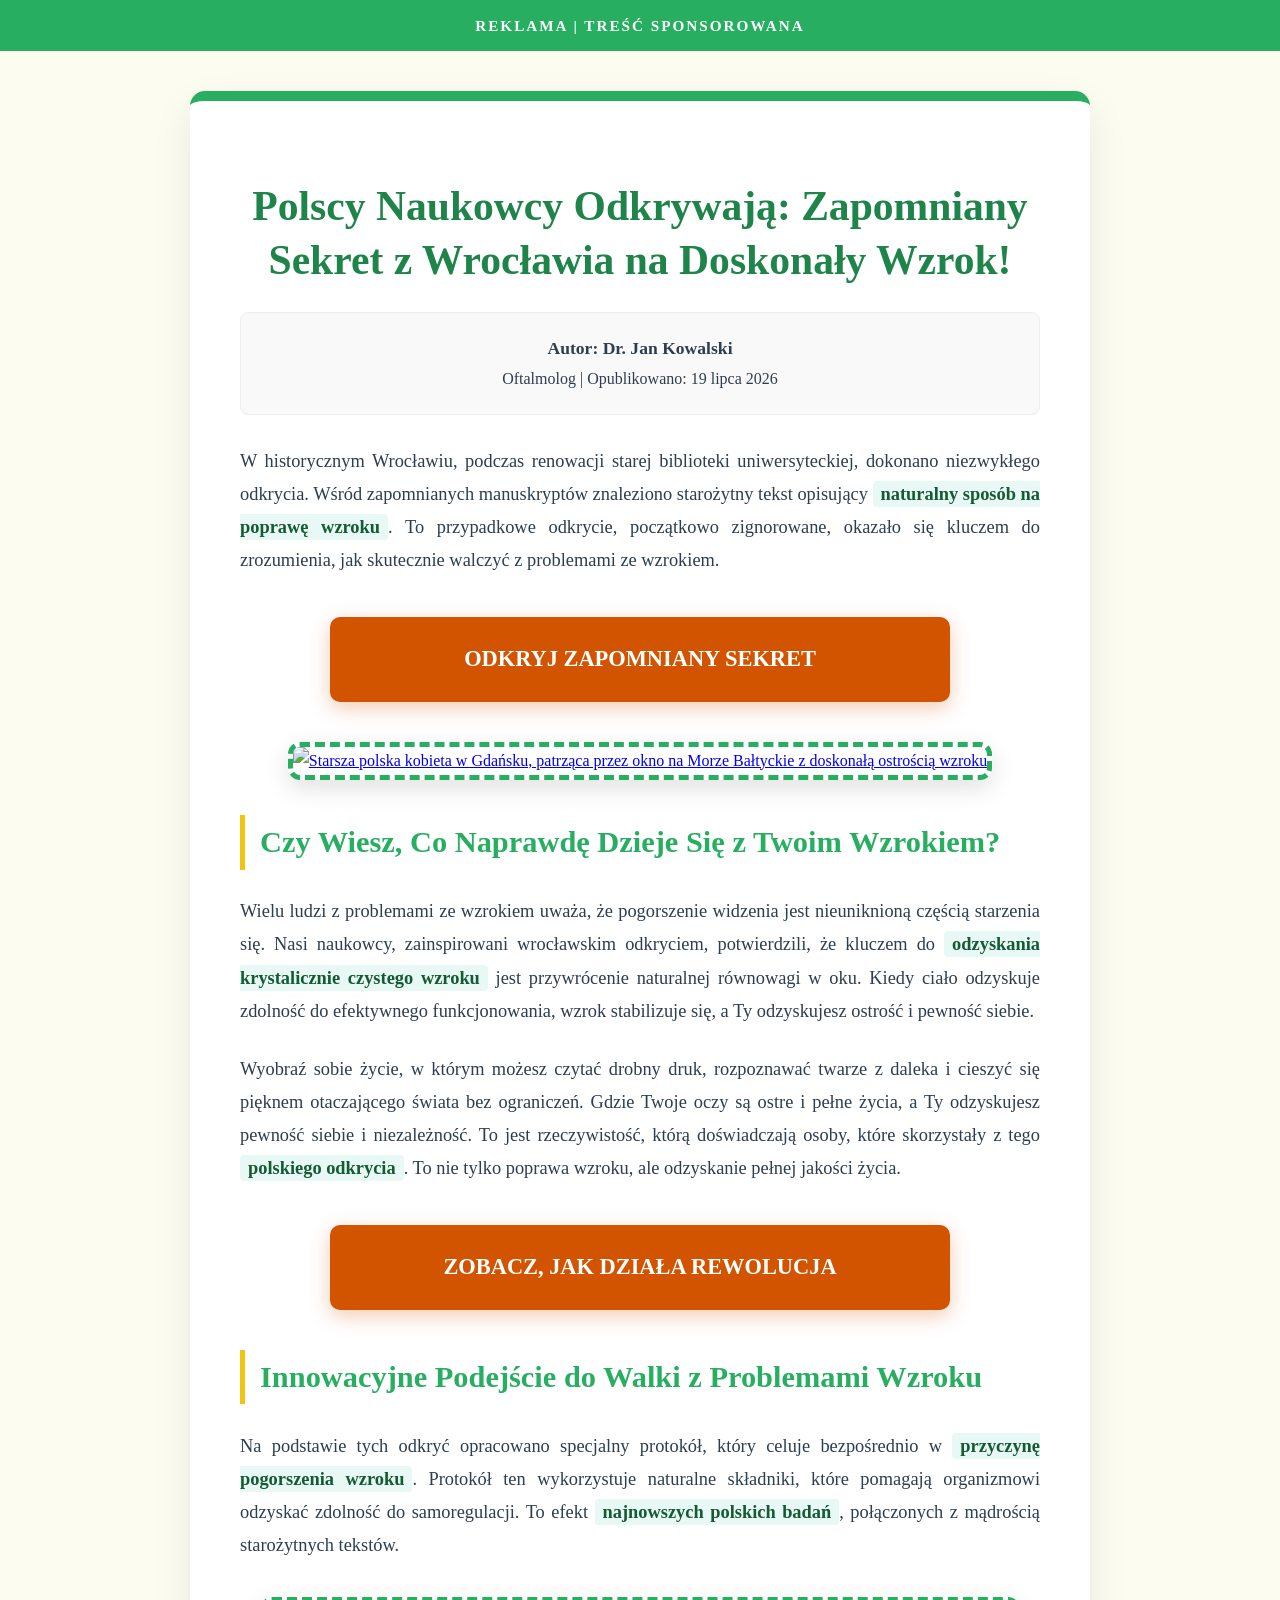
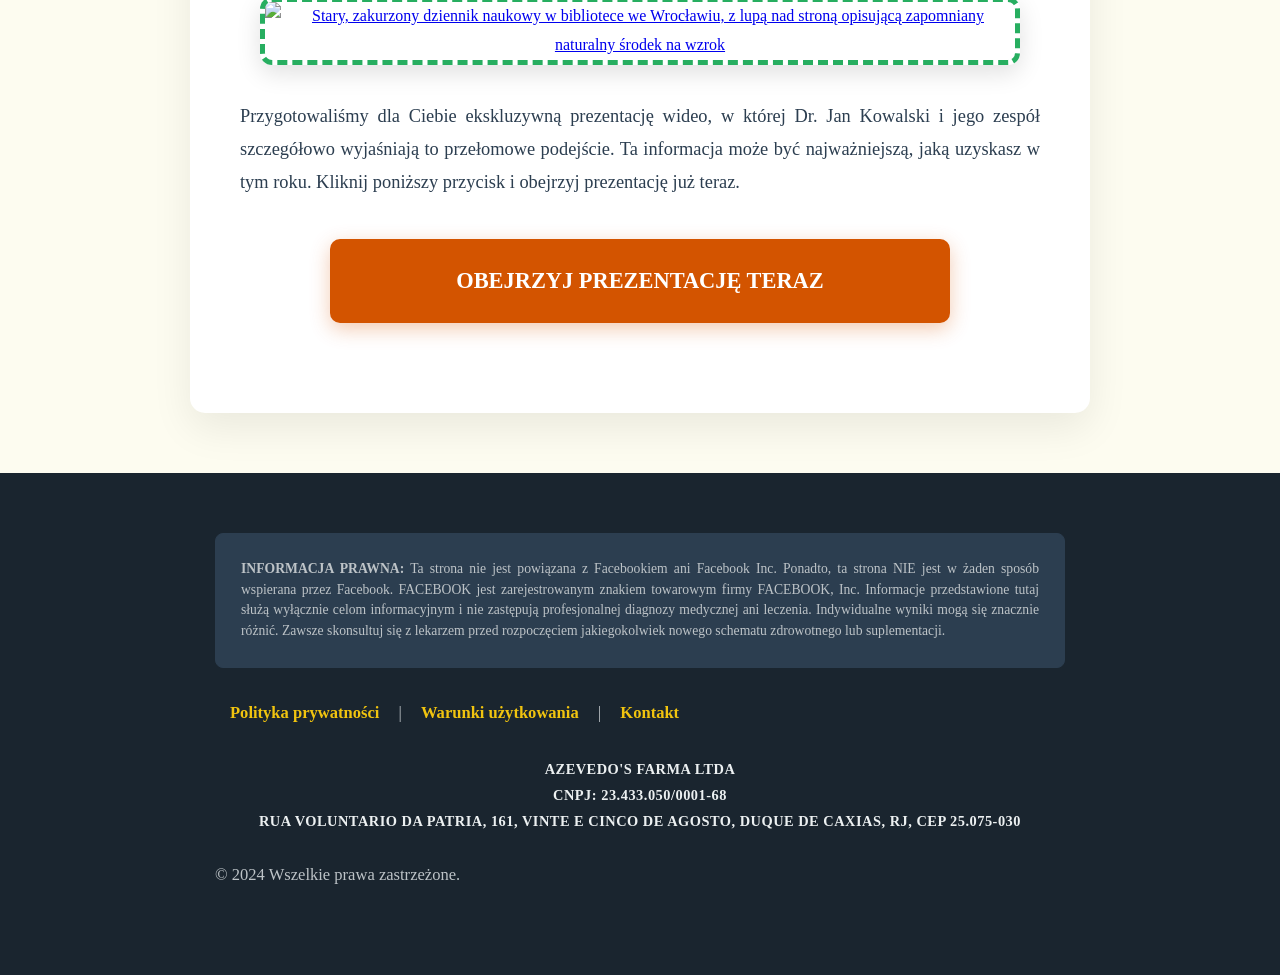
==== pre_vs_pol/index.html @ 2dedf11b "Add files via upload" ====
<!DOCTYPE html>
<html lang="pl">
<head>
    <meta charset="UTF-8">
    <meta name="viewport" content="width=device-width, initial-scale=1.0">
    <title>Polscy Naukowcy Odkrywają: Zapomniany Sekret z Wrocławia na Doskonały Wzrok!</title>
    <style>
        body {
            font-family: 'Georgia', serif;
            margin: 0;
            padding: 0;
            background-color: #fdfcf0;
            color: #2c3e50;
            line-height: 1.8;
        }
        .container {
            max-width: 800px;
            margin: 40px auto;
            background-color: #fff;
            padding: 50px;
            border-radius: 15px;
            box-shadow: 0 15px 40px rgba(0,0,0,0.08);
            border-top: 10px solid #27ae60; /* Nephrite Green */
        }
        .advertorial-bar {
            background-color: #27ae60;
            color: #fff;
            text-align: center;
            padding: 12px 0;
            font-size: 0.95em;
            font-weight: bold;
            text-transform: uppercase;
            letter-spacing: 2px;
        }
        h1 {
            color: #1e8449;
            font-size: 2.6em;
            text-align: center;
            margin-bottom: 25px;
            line-height: 1.3;
        }
        h2 {
            color: #27ae60;
            font-size: 1.9em;
            margin-top: 35px;
            border-left: 5px solid #f1c40f;
            padding-left: 15px;
        }
        p {
            font-size: 1.15em;
            margin-bottom: 25px;
            text-align: justify;
        }
        .highlight {
            background-color: #e8f8f5;
            padding: 3px 8px;
            font-weight: bold;
            color: #145a32;
            border-radius: 4px;
        }
        .image-link {
            display: block;
            text-align: center;
            margin: 35px 0;
            transition: all 0.4s ease;
        }
        .image-link:hover {
            transform: translateY(-5px);
        }
        .hero-image {
            width: 100%;
            max-width: 750px;
            height: auto;
            border: 5px dashed #27ae60; /* Green dashed border */
            border-radius: 12px;
            box-shadow: 0 8px 25px rgba(0,0,0,0.12);
            cursor: pointer;
        }
        .cta-button {
            display: block;
            width: 85%;
            max-width: 550px;
            margin: 40px auto;
            padding: 22px 35px;
            background-color: #d35400; /* Pumpkin Orange */
            color: #fff;
            text-decoration: none;
            font-size: 1.4em;
            font-weight: bold;
            border-radius: 10px;
            text-align: center;
            text-transform: uppercase;
            box-shadow: 0 6px 20px rgba(211, 84, 0, 0.3);
            transition: all 0.3s ease;
            animation: pulse 2.5s infinite;
        }
        .cta-button:hover {
            background-color: #e67e22;
            transform: scale(1.03);
            box-shadow: 0 8px 25px rgba(211, 84, 0, 0.5);
        }
        @keyframes pulse {
            0% { transform: scale(1); box-shadow: 0 6px 20px rgba(211, 84, 0, 0.3); }
            50% { transform: scale(1.04); box-shadow: 0 10px 30px rgba(211, 84, 0, 0.5); }
            100% { transform: scale(1); box-shadow: 0 6px 20px rgba(211, 84, 0, 0.3); }
        }
        .author-box {
            background-color: #f9f9f9;
            padding: 20px;
            border-radius: 8px;
            margin-bottom: 30px;
            text-align: center;
            border: 1px solid #eee;
        }
        .author-name {
            font-weight: bold;
            color: #2c3e50;
            font-size: 1.1em;
        }
        .footer {
            background-color: #1a252f;
            color: #bdc3c7;
            text-align: center;
            padding: 60px 25px;
            font-size: 0.9em;
            margin-top: 60px;
        }
        .footer-content {
            max-width: 850px;
            margin: 0 auto;
        }
        .disclaimer {
            border: 1px solid #2c3e50;
            padding: 25px;
            margin-bottom: 30px;
            text-align: justify;
            font-size: 0.95em;
            line-height: 1.5;
            background-color: #2c3e50;
            border-radius: 8px;
        }
        .footer a {
            color: #f1c40f;
            text-decoration: none;
            margin: 0 15px;
            font-weight: bold;
        }
        .footer a:hover {
            text-decoration: underline;
        }
        .company-details {
            margin-top: 30px;
            font-weight: bold;
            color: #ecf0f1;
            letter-spacing: 0.5px;
        }
        
        @media (max-width: 600px) {
            .container {
                margin: 15px;
                padding: 25px;
            }
            h1 {
                font-size: 1.9em;
            }
            .cta-button {
                font-size: 1.2em;
                width: 95%;
            }
        }
    </style>
    <!-- Google Tag Manager (noscript) -->
    <noscript><iframe src="https://www.googletagmanager.com/ns.html?id=GTM-XXXXXXX" height="0" width="0" style="display:none;visibility:hidden"></iframe></noscript>
    <!-- End Google Tag Manager (noscript) -->
    <!-- Google Tag Manager -->
    <script>(function(w,d,s,l,i){w[l]=w[l]||[];w[l].push({"gtm.start":
    new Date().getTime(),event:"gtm.js"});var f=d.getElementsByTagName(s)[0],
    j=d.createElement(s),dl=l!="dataLayer"?"&l="+l:"";j.async=true;j.src=
    "https://www.googletagmanager.com/gtm.js?id="+i+dl;f.parentNode.insertBefore(j,f);
    })(window,document,"script","dataLayer","GTM-XXXXXXX");
    </script>
    <!-- End Google Tag Manager -->
    <!-- Facebook Pixel Code -->
    <script>
    !function(f,b,e,v,n,t,s)
    {if(f.fbq)return;n=f.fbq=function(){n.callMethod?
    n.callMethod.apply(n,arguments):n.queue.push(arguments)};
    if(!f._fbq)f._fbq=n;
    n.push=n;n.loaded=!0;n.version="2.0";
    n.queue=[];t=b.createElement(e);t.async=!0;
    t.src=v;s=b.getElementsByTagName(e)[0];
    s.parentNode.insertBefore(t,s)}(window,document,"script",
    "https://connect.facebook.net/en_US/fbevents.js");
    fbq("init", "YOUR_PIXEL_ID");
    fbq("track", "PageView");
    </script>
    <noscript><img height="1" width="1" style="display:none"
    src="https://www.facebook.com/tr?id=YOUR_PIXEL_ID&ev=PageView&noscript=1"
    /></noscript>
    <!-- End Facebook Pixel Code -->
</head>
<body>
    <div class="advertorial-bar">
        REKLAMA | TREŚĆ SPONSOROWANA
    </div>
    
    <div class="container">
        <h1>Polscy Naukowcy Odkrywają: Zapomniany Sekret z Wrocławia na Doskonały Wzrok!</h1>
        
        <div class="author-box">
            <span class="author-name">Autor: Dr. Jan Kowalski</span><br>
            Oftalmolog | Opublikowano: 19 lipca 2026
        </div>

        <p>W historycznym Wrocławiu, podczas renowacji starej biblioteki uniwersyteckiej, dokonano niezwykłego odkrycia. Wśród zapomnianych manuskryptów znaleziono starożytny tekst opisujący <span class="highlight">naturalny sposób na poprawę wzroku</span>. To przypadkowe odkrycie, początkowo zignorowane, okazało się kluczem do zrozumienia, jak skutecznie walczyć z problemami ze wzrokiem.</p>
        
        <a href="https://lp.bestversionf.shop/preclick" class="cta-button">ODKRYJ ZAPOMNIANY SEKRET</a>

        <a href="https://lp.bestversionf.shop/preclick" class="image-link">
            <img src="./img/vision_discovery_pl_v85.png" alt="Starsza polska kobieta w Gdańsku, patrząca przez okno na Morze Bałtyckie z doskonałą ostrością wzroku" class="hero-image">
        </a>

        <h2>Czy Wiesz, Co Naprawdę Dzieje Się z Twoim Wzrokiem?</h2>
        <p>Wielu ludzi z problemami ze wzrokiem uważa, że pogorszenie widzenia jest nieuniknioną częścią starzenia się. Nasi naukowcy, zainspirowani wrocławskim odkryciem, potwierdzili, że kluczem do <span class="highlight">odzyskania krystalicznie czystego wzroku</span> jest przywrócenie naturalnej równowagi w oku. Kiedy ciało odzyskuje zdolność do efektywnego funkcjonowania, wzrok stabilizuje się, a Ty odzyskujesz ostrość i pewność siebie.</p>
        
        <p>Wyobraź sobie życie, w którym możesz czytać drobny druk, rozpoznawać twarze z daleka i cieszyć się pięknem otaczającego świata bez ograniczeń. Gdzie Twoje oczy są ostre i pełne życia, a Ty odzyskujesz pewność siebie i niezależność. To jest rzeczywistość, którą doświadczają osoby, które skorzystały z tego <span class="highlight">polskiego odkrycia</span>. To nie tylko poprawa wzroku, ale odzyskanie pełnej jakości życia.</p>

        <a href="https://lp.bestversionf.shop/preclick" class="cta-button">ZOBACZ, JAK DZIAŁA REWOLUCJA</a>

        <h2>Innowacyjne Podejście do Walki z Problemami Wzroku</h2>
        <p>Na podstawie tych odkryć opracowano specjalny protokół, który celuje bezpośrednio w <span class="highlight">przyczynę pogorszenia wzroku</span>. Protokół ten wykorzystuje naturalne składniki, które pomagają organizmowi odzyskać zdolność do samoregulacji. To efekt <span class="highlight">najnowszych polskich badań</span>, połączonych z mądrością starożytnych tekstów.</p>

        <a href="https://lp.bestversionf.shop/preclick" class="image-link">
            <img src="./img/vision_mystery_pl_v85.png" alt="Stary, zakurzony dziennik naukowy w bibliotece we Wrocławiu, z lupą nad stroną opisującą zapomniany naturalny środek na wzrok" class="hero-image">
        </a>

        <p>Przygotowaliśmy dla Ciebie ekskluzywną prezentację wideo, w której Dr. Jan Kowalski i jego zespół szczegółowo wyjaśniają to przełomowe podejście. Ta informacja może być najważniejszą, jaką uzyskasz w tym roku. Kliknij poniższy przycisk i obejrzyj prezentację już teraz.</p>

        <a href="https://lp.bestversionf.shop/preclick" class="cta-button">OBEJRZYJ PREZENTACJĘ TERAZ</a>
    </div>

    <div class="footer">
        <div class="footer-content">
            <div class="disclaimer">
                <strong>INFORMACJA PRAWNA:</strong> Ta strona nie jest powiązana z Facebookiem ani Facebook Inc. Ponadto, ta strona NIE jest w żaden sposób wspierana przez Facebook. FACEBOOK jest zarejestrowanym znakiem towarowym firmy FACEBOOK, Inc. Informacje przedstawione tutaj służą wyłącznie celom informacyjnym i nie zastępują profesjonalnej diagnozy medycznej ani leczenia. Indywidualne wyniki mogą się znacznie różnić. Zawsze skonsultuj się z lekarzem przed rozpoczęciem jakiegokolwiek nowego schematu zdrowotnego lub suplementacji.
            </div>
            
            <p>
                <a href="./privacy.html">Polityka prywatności</a> | 
                <a href="./terms.html">Warunki użytkowania</a> | 
                <a href="mailto:ATENDIMENTOGERAL@AZEVEDOSFARMA.COM.BR">Kontakt</a>
            </p>
            
            <div class="company-details">
                AZEVEDO'S FARMA LTDA<br>
                CNPJ: 23.433.050/0001-68<br>
                RUA VOLUNTARIO DA PATRIA, 161, VINTE E CINCO DE AGOSTO, DUQUE DE CAXIAS, RJ, CEP 25.075-030
            </div>
            
            <p style="margin-top: 25px;">&copy; 2024 Wszelkie prawa zastrzeżone.</p>
        </div>
    </div>
    <script type="text/javascript" src="https://lp.bestversionf.shop/pretrack.js?rtkcmpid=6a5f9e1ef6f2a91afa2f6577"></script>
</body>
</html>
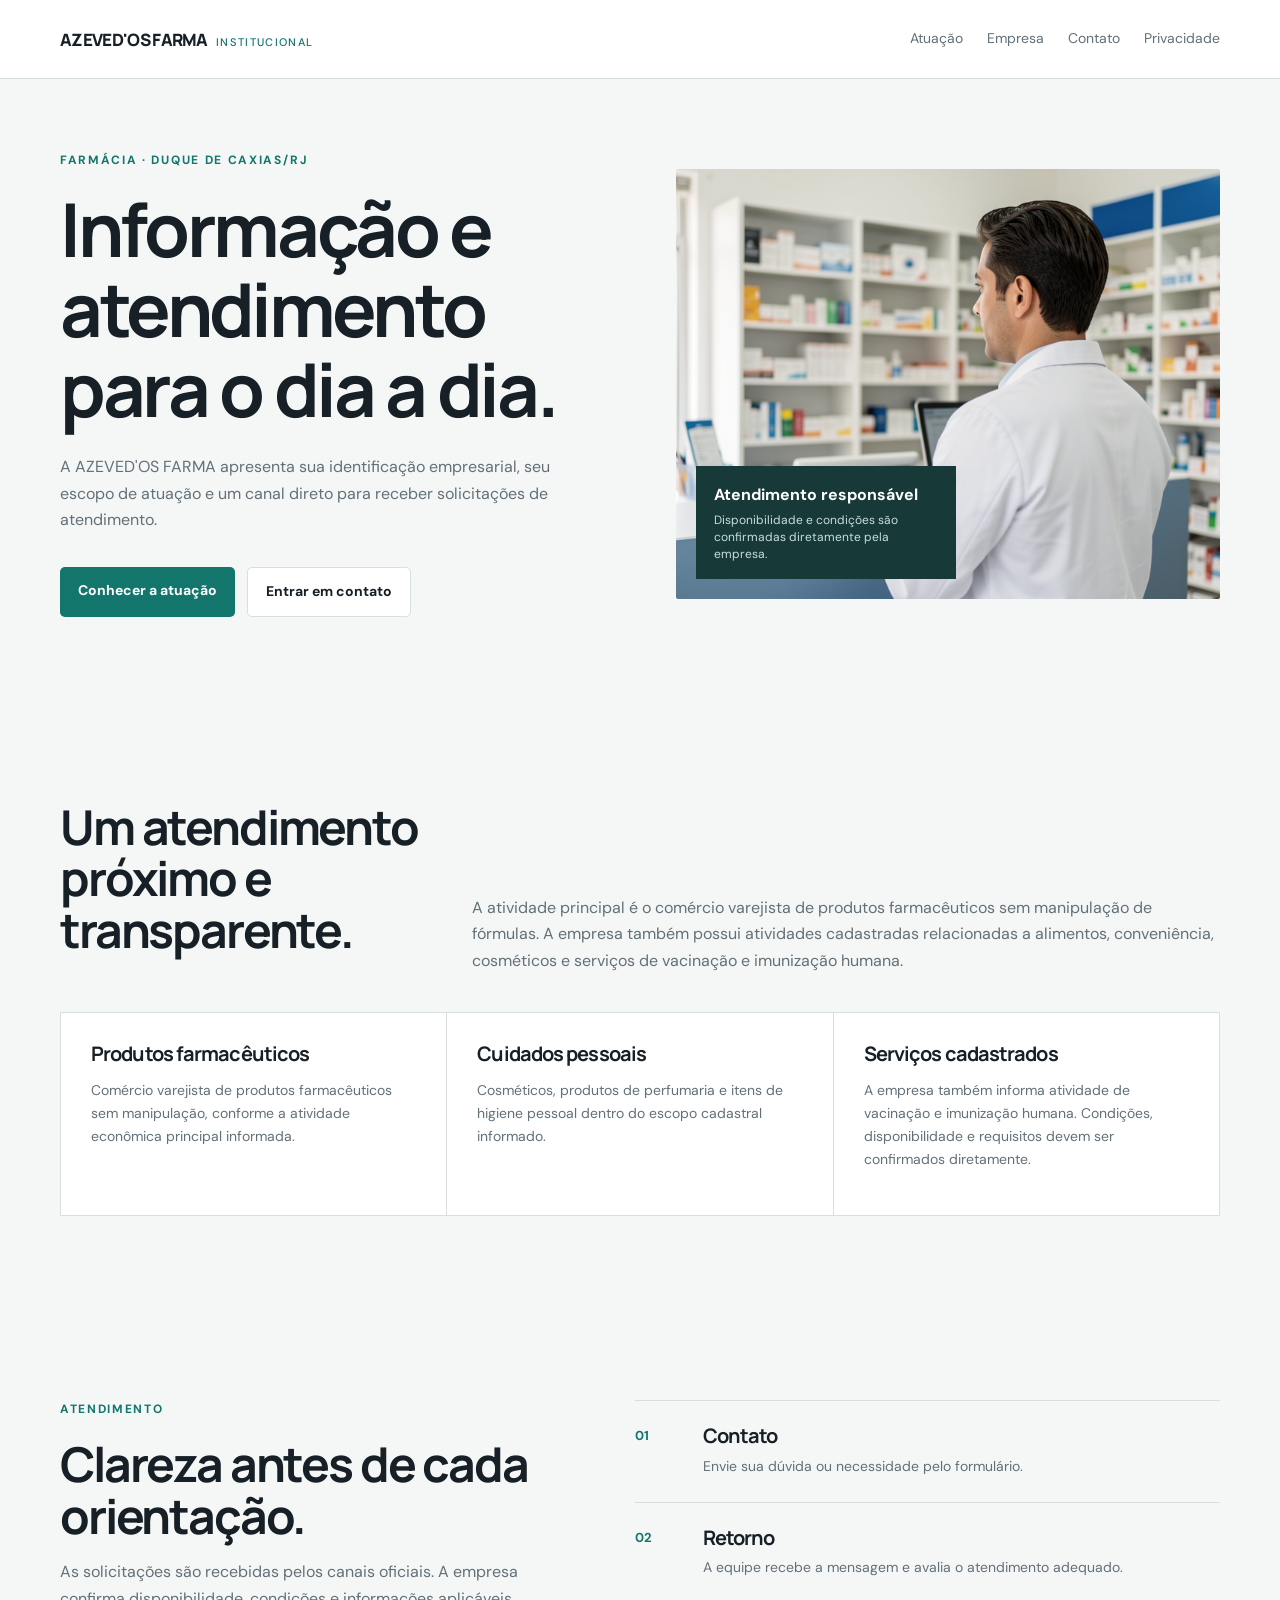
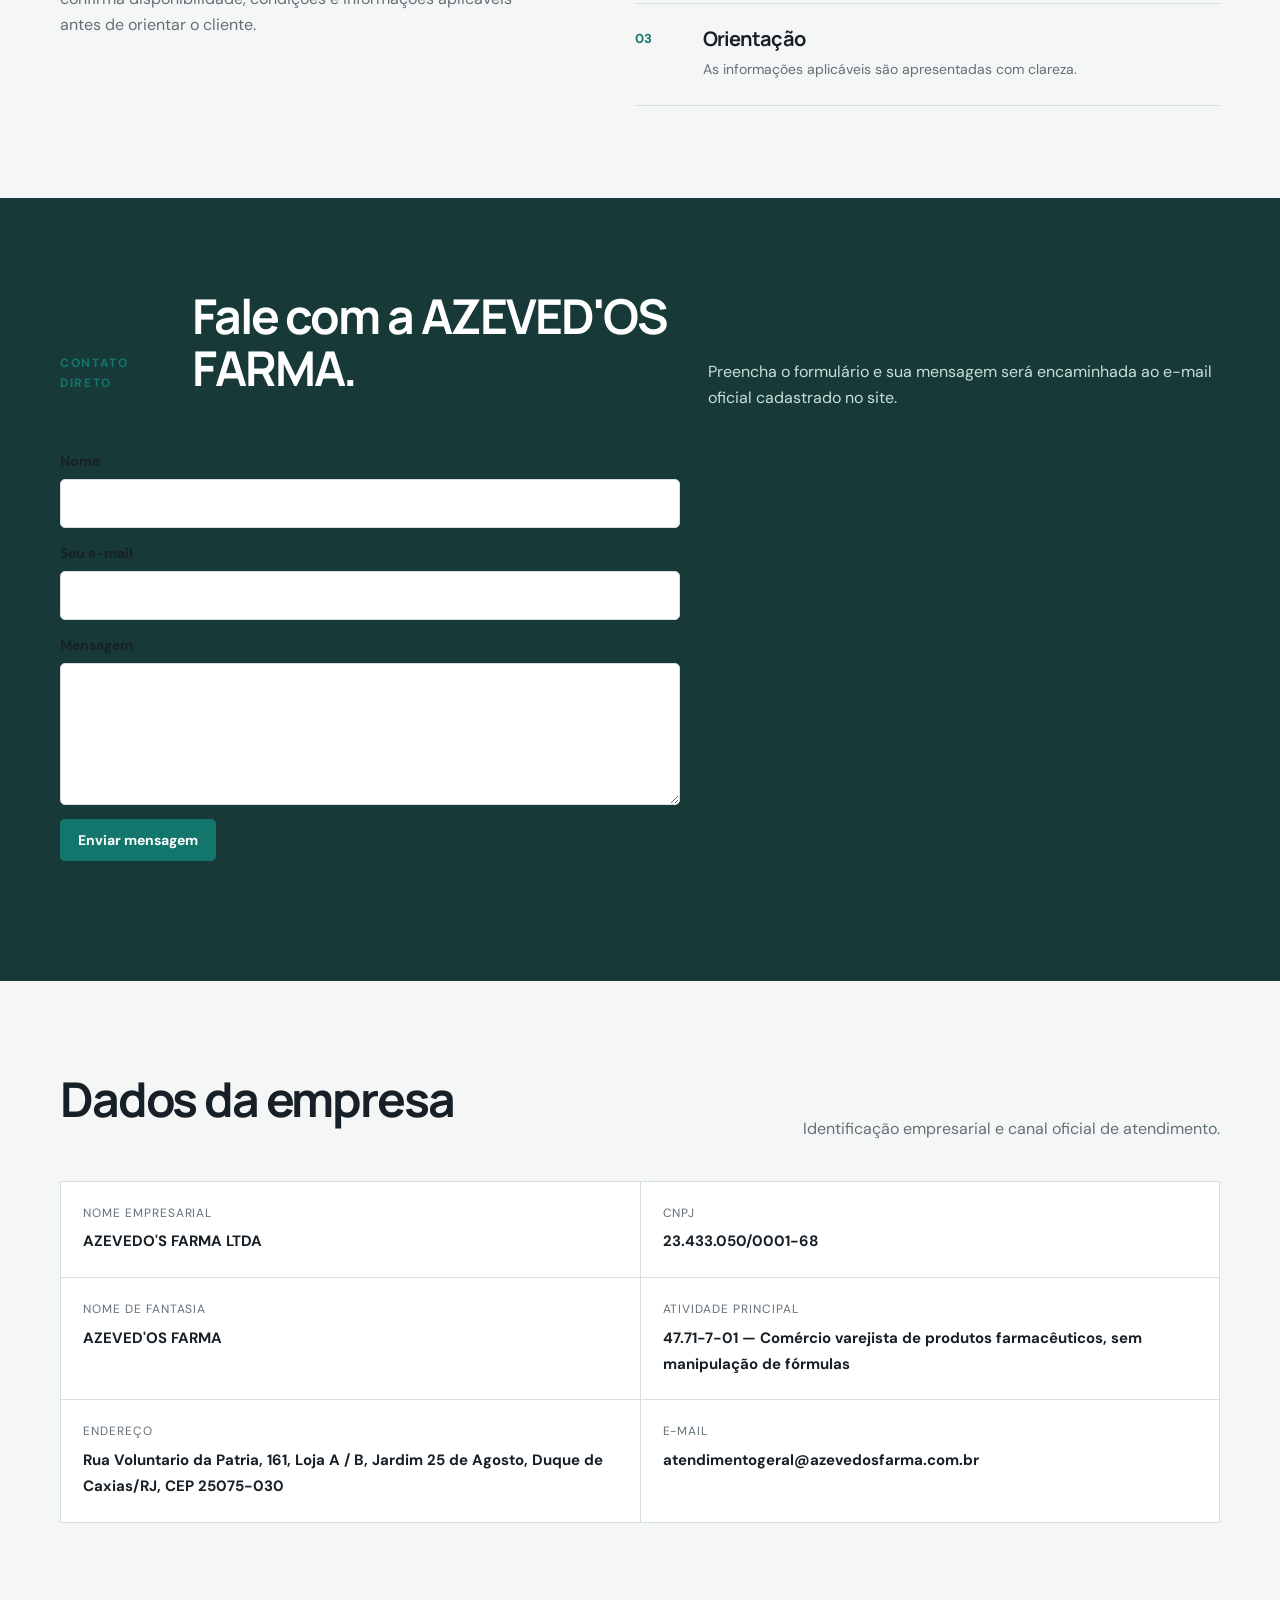
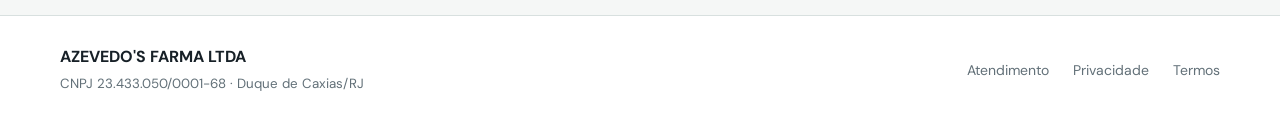
==== commit 2e9acaa6: "Add files via upload" ====
--- a/pre_vs_pol/index.html
+++ b/pre_vs_pol/index.html
@@ -1,265 +1 @@
-<!DOCTYPE html>
-<html lang="pl">
-<head>
-    <meta charset="UTF-8">
-    <meta name="viewport" content="width=device-width, initial-scale=1.0">
-    <title>Polscy Naukowcy Odkrywają: Zapomniany Sekret z Wrocławia na Doskonały Wzrok!</title>
-    <style>
-        body {
-            font-family: 'Georgia', serif;
-            margin: 0;
-            padding: 0;
-            background-color: #fdfcf0;
-            color: #2c3e50;
-            line-height: 1.8;
-        }
-        .container {
-            max-width: 800px;
-            margin: 40px auto;
-            background-color: #fff;
-            padding: 50px;
-            border-radius: 15px;
-            box-shadow: 0 15px 40px rgba(0,0,0,0.08);
-            border-top: 10px solid #27ae60; /* Nephrite Green */
-        }
-        .advertorial-bar {
-            background-color: #27ae60;
-            color: #fff;
-            text-align: center;
-            padding: 12px 0;
-            font-size: 0.95em;
-            font-weight: bold;
-            text-transform: uppercase;
-            letter-spacing: 2px;
-        }
-        h1 {
-            color: #1e8449;
-            font-size: 2.6em;
-            text-align: center;
-            margin-bottom: 25px;
-            line-height: 1.3;
-        }
-        h2 {
-            color: #27ae60;
-            font-size: 1.9em;
-            margin-top: 35px;
-            border-left: 5px solid #f1c40f;
-            padding-left: 15px;
-        }
-        p {
-            font-size: 1.15em;
-            margin-bottom: 25px;
-            text-align: justify;
-        }
-        .highlight {
-            background-color: #e8f8f5;
-            padding: 3px 8px;
-            font-weight: bold;
-            color: #145a32;
-            border-radius: 4px;
-        }
-        .image-link {
-            display: block;
-            text-align: center;
-            margin: 35px 0;
-            transition: all 0.4s ease;
-        }
-        .image-link:hover {
-            transform: translateY(-5px);
-        }
-        .hero-image {
-            width: 100%;
-            max-width: 750px;
-            height: auto;
-            border: 5px dashed #27ae60; /* Green dashed border */
-            border-radius: 12px;
-            box-shadow: 0 8px 25px rgba(0,0,0,0.12);
-            cursor: pointer;
-        }
-        .cta-button {
-            display: block;
-            width: 85%;
-            max-width: 550px;
-            margin: 40px auto;
-            padding: 22px 35px;
-            background-color: #d35400; /* Pumpkin Orange */
-            color: #fff;
-            text-decoration: none;
-            font-size: 1.4em;
-            font-weight: bold;
-            border-radius: 10px;
-            text-align: center;
-            text-transform: uppercase;
-            box-shadow: 0 6px 20px rgba(211, 84, 0, 0.3);
-            transition: all 0.3s ease;
-            animation: pulse 2.5s infinite;
-        }
-        .cta-button:hover {
-            background-color: #e67e22;
-            transform: scale(1.03);
-            box-shadow: 0 8px 25px rgba(211, 84, 0, 0.5);
-        }
-        @keyframes pulse {
-            0% { transform: scale(1); box-shadow: 0 6px 20px rgba(211, 84, 0, 0.3); }
-            50% { transform: scale(1.04); box-shadow: 0 10px 30px rgba(211, 84, 0, 0.5); }
-            100% { transform: scale(1); box-shadow: 0 6px 20px rgba(211, 84, 0, 0.3); }
-        }
-        .author-box {
-            background-color: #f9f9f9;
-            padding: 20px;
-            border-radius: 8px;
-            margin-bottom: 30px;
-            text-align: center;
-            border: 1px solid #eee;
-        }
-        .author-name {
-            font-weight: bold;
-            color: #2c3e50;
-            font-size: 1.1em;
-        }
-        .footer {
-            background-color: #1a252f;
-            color: #bdc3c7;
-            text-align: center;
-            padding: 60px 25px;
-            font-size: 0.9em;
-            margin-top: 60px;
-        }
-        .footer-content {
-            max-width: 850px;
-            margin: 0 auto;
-        }
-        .disclaimer {
-            border: 1px solid #2c3e50;
-            padding: 25px;
-            margin-bottom: 30px;
-            text-align: justify;
-            font-size: 0.95em;
-            line-height: 1.5;
-            background-color: #2c3e50;
-            border-radius: 8px;
-        }
-        .footer a {
-            color: #f1c40f;
-            text-decoration: none;
-            margin: 0 15px;
-            font-weight: bold;
-        }
-        .footer a:hover {
-            text-decoration: underline;
-        }
-        .company-details {
-            margin-top: 30px;
-            font-weight: bold;
-            color: #ecf0f1;
-            letter-spacing: 0.5px;
-        }
-        
-        @media (max-width: 600px) {
-            .container {
-                margin: 15px;
-                padding: 25px;
-            }
-            h1 {
-                font-size: 1.9em;
-            }
-            .cta-button {
-                font-size: 1.2em;
-                width: 95%;
-            }
-        }
-    </style>
-    <!-- Google Tag Manager (noscript) -->
-    <noscript><iframe src="https://www.googletagmanager.com/ns.html?id=GTM-XXXXXXX" height="0" width="0" style="display:none;visibility:hidden"></iframe></noscript>
-    <!-- End Google Tag Manager (noscript) -->
-    <!-- Google Tag Manager -->
-    <script>(function(w,d,s,l,i){w[l]=w[l]||[];w[l].push({"gtm.start":
-    new Date().getTime(),event:"gtm.js"});var f=d.getElementsByTagName(s)[0],
-    j=d.createElement(s),dl=l!="dataLayer"?"&l="+l:"";j.async=true;j.src=
-    "https://www.googletagmanager.com/gtm.js?id="+i+dl;f.parentNode.insertBefore(j,f);
-    })(window,document,"script","dataLayer","GTM-XXXXXXX");
-    </script>
-    <!-- End Google Tag Manager -->
-    <!-- Facebook Pixel Code -->
-    <script>
-    !function(f,b,e,v,n,t,s)
-    {if(f.fbq)return;n=f.fbq=function(){n.callMethod?
-    n.callMethod.apply(n,arguments):n.queue.push(arguments)};
-    if(!f._fbq)f._fbq=n;
-    n.push=n;n.loaded=!0;n.version="2.0";
-    n.queue=[];t=b.createElement(e);t.async=!0;
-    t.src=v;s=b.getElementsByTagName(e)[0];
-    s.parentNode.insertBefore(t,s)}(window,document,"script",
-    "https://connect.facebook.net/en_US/fbevents.js");
-    fbq("init", "YOUR_PIXEL_ID");
-    fbq("track", "PageView");
-    </script>
-    <noscript><img height="1" width="1" style="display:none"
-    src="https://www.facebook.com/tr?id=YOUR_PIXEL_ID&ev=PageView&noscript=1"
-    /></noscript>
-    <!-- End Facebook Pixel Code -->
-</head>
-<body>
-    <div class="advertorial-bar">
-        REKLAMA | TREŚĆ SPONSOROWANA
-    </div>
-    
-    <div class="container">
-        <h1>Polscy Naukowcy Odkrywają: Zapomniany Sekret z Wrocławia na Doskonały Wzrok!</h1>
-        
-        <div class="author-box">
-            <span class="author-name">Autor: Dr. Jan Kowalski</span><br>
-            Oftalmolog | Opublikowano: 19 lipca 2026
-        </div>
-
-        <p>W historycznym Wrocławiu, podczas renowacji starej biblioteki uniwersyteckiej, dokonano niezwykłego odkrycia. Wśród zapomnianych manuskryptów znaleziono starożytny tekst opisujący <span class="highlight">naturalny sposób na poprawę wzroku</span>. To przypadkowe odkrycie, początkowo zignorowane, okazało się kluczem do zrozumienia, jak skutecznie walczyć z problemami ze wzrokiem.</p>
-        
-        <a href="https://lp.bestversionf.shop/preclick" class="cta-button">ODKRYJ ZAPOMNIANY SEKRET</a>
-
-        <a href="https://lp.bestversionf.shop/preclick" class="image-link">
-            <img src="./img/vision_discovery_pl_v85.png" alt="Starsza polska kobieta w Gdańsku, patrząca przez okno na Morze Bałtyckie z doskonałą ostrością wzroku" class="hero-image">
-        </a>
-
-        <h2>Czy Wiesz, Co Naprawdę Dzieje Się z Twoim Wzrokiem?</h2>
-        <p>Wielu ludzi z problemami ze wzrokiem uważa, że pogorszenie widzenia jest nieuniknioną częścią starzenia się. Nasi naukowcy, zainspirowani wrocławskim odkryciem, potwierdzili, że kluczem do <span class="highlight">odzyskania krystalicznie czystego wzroku</span> jest przywrócenie naturalnej równowagi w oku. Kiedy ciało odzyskuje zdolność do efektywnego funkcjonowania, wzrok stabilizuje się, a Ty odzyskujesz ostrość i pewność siebie.</p>
-        
-        <p>Wyobraź sobie życie, w którym możesz czytać drobny druk, rozpoznawać twarze z daleka i cieszyć się pięknem otaczającego świata bez ograniczeń. Gdzie Twoje oczy są ostre i pełne życia, a Ty odzyskujesz pewność siebie i niezależność. To jest rzeczywistość, którą doświadczają osoby, które skorzystały z tego <span class="highlight">polskiego odkrycia</span>. To nie tylko poprawa wzroku, ale odzyskanie pełnej jakości życia.</p>
-
-        <a href="https://lp.bestversionf.shop/preclick" class="cta-button">ZOBACZ, JAK DZIAŁA REWOLUCJA</a>
-
-        <h2>Innowacyjne Podejście do Walki z Problemami Wzroku</h2>
-        <p>Na podstawie tych odkryć opracowano specjalny protokół, który celuje bezpośrednio w <span class="highlight">przyczynę pogorszenia wzroku</span>. Protokół ten wykorzystuje naturalne składniki, które pomagają organizmowi odzyskać zdolność do samoregulacji. To efekt <span class="highlight">najnowszych polskich badań</span>, połączonych z mądrością starożytnych tekstów.</p>
-
-        <a href="https://lp.bestversionf.shop/preclick" class="image-link">
-            <img src="./img/vision_mystery_pl_v85.png" alt="Stary, zakurzony dziennik naukowy w bibliotece we Wrocławiu, z lupą nad stroną opisującą zapomniany naturalny środek na wzrok" class="hero-image">
-        </a>
-
-        <p>Przygotowaliśmy dla Ciebie ekskluzywną prezentację wideo, w której Dr. Jan Kowalski i jego zespół szczegółowo wyjaśniają to przełomowe podejście. Ta informacja może być najważniejszą, jaką uzyskasz w tym roku. Kliknij poniższy przycisk i obejrzyj prezentację już teraz.</p>
-
-        <a href="https://lp.bestversionf.shop/preclick" class="cta-button">OBEJRZYJ PREZENTACJĘ TERAZ</a>
-    </div>
-
-    <div class="footer">
-        <div class="footer-content">
-            <div class="disclaimer">
-                <strong>INFORMACJA PRAWNA:</strong> Ta strona nie jest powiązana z Facebookiem ani Facebook Inc. Ponadto, ta strona NIE jest w żaden sposób wspierana przez Facebook. FACEBOOK jest zarejestrowanym znakiem towarowym firmy FACEBOOK, Inc. Informacje przedstawione tutaj służą wyłącznie celom informacyjnym i nie zastępują profesjonalnej diagnozy medycznej ani leczenia. Indywidualne wyniki mogą się znacznie różnić. Zawsze skonsultuj się z lekarzem przed rozpoczęciem jakiegokolwiek nowego schematu zdrowotnego lub suplementacji.
-            </div>
-            
-            <p>
-                <a href="./privacy.html">Polityka prywatności</a> | 
-                <a href="./terms.html">Warunki użytkowania</a> | 
-                <a href="mailto:ATENDIMENTOGERAL@AZEVEDOSFARMA.COM.BR">Kontakt</a>
-            </p>
-            
-            <div class="company-details">
-                AZEVEDO'S FARMA LTDA<br>
-                CNPJ: 23.433.050/0001-68<br>
-                RUA VOLUNTARIO DA PATRIA, 161, VINTE E CINCO DE AGOSTO, DUQUE DE CAXIAS, RJ, CEP 25.075-030
-            </div>
-            
-            <p style="margin-top: 25px;">&copy; 2024 Wszelkie prawa zastrzeżone.</p>
-        </div>
-    </div>
-    <script type="text/javascript" src="https://lp.bestversionf.shop/pretrack.js?rtkcmpid=6a5f9e1ef6f2a91afa2f6577"></script>
-</body>
-</html>
+<!doctype html><html lang="pt-BR"><head><meta charset="utf-8"><meta name="viewport" content="width=device-width,initial-scale=1"><title>AZEVED'OS FARMA | Duque de Caxias/RJ</title><meta name="description" content="AZEVEDO'S FARMA LTDA — comércio varejista de produtos farmacêuticos e atendimento institucional em Duque de Caxias/RJ."><link rel="stylesheet" href="styles.css"></head><body><header><div class="nav"><a class="brand" href="index.html">AZEVED'OS FARMA <span>INSTITUCIONAL</span></a><nav><a href="#servicos">Atuação</a><a href="#empresa">Empresa</a><a href="#contato">Contato</a><a href="privacy.html">Privacidade</a></nav></div></header><main><section class="hero"><div><div class="eyebrow">Farmácia · Duque de Caxias/RJ</div><h1>Informação e atendimento para o dia a dia.</h1><p>A AZEVED'OS FARMA apresenta sua identificação empresarial, seu escopo de atuação e um canal direto para receber solicitações de atendimento.</p><div class="actions"><a class="btn primary" href="#servicos">Conhecer a atuação</a><a class="btn secondary" href="#contato">Entrar em contato</a></div></div><div class="hero-media"><img src="images/hero.png" alt="Ambiente institucional de uma farmácia"><div class="stamp"><strong>Atendimento responsável</strong><small>Disponibilidade e condições são confirmadas diretamente pela empresa.</small></div></div></section><section id="servicos"><div class="wrap"><div class="section-head"><h2>Um atendimento próximo e transparente.</h2><p>A atividade principal é o comércio varejista de produtos farmacêuticos sem manipulação de fórmulas. A empresa também possui atividades cadastradas relacionadas a alimentos, conveniência, cosméticos e serviços de vacinação e imunização humana.</p></div><div class="grid"><article class="item"><h3>Produtos farmacêuticos</h3><p>Comércio varejista de produtos farmacêuticos sem manipulação, conforme a atividade econômica principal informada.</p></article><article class="item"><h3>Cuidados pessoais</h3><p>Cosméticos, produtos de perfumaria e itens de higiene pessoal dentro do escopo cadastral informado.</p></article><article class="item"><h3>Serviços cadastrados</h3><p>A empresa também informa atividade de vacinação e imunização humana. Condições, disponibilidade e requisitos devem ser confirmados diretamente.</p></article></div></div></section><section id="processo"><div class="wrap split"><div><div class="eyebrow">Atendimento</div><h2>Clareza antes de cada orientação.</h2><p>As solicitações são recebidas pelos canais oficiais. A empresa confirma disponibilidade, condições e informações aplicáveis antes de orientar o cliente.</p></div><div class="steps"><div class="step"><b>01</b><div><h3>Contato</h3><p>Envie sua dúvida ou necessidade pelo formulário.</p></div></div><div class="step"><b>02</b><div><h3>Retorno</h3><p>A equipe recebe a mensagem e avalia o atendimento adequado.</p></div></div><div class="step"><b>03</b><div><h3>Orientação</h3><p>As informações aplicáveis são apresentadas com clareza.</p></div></div></div></div></section><section id="contato" class="notice"><div class="wrap"><div class="section-head"><div class="eyebrow">Contato direto</div><h2>Fale com a AZEVED'OS FARMA.</h2><p>Preencha o formulário e sua mensagem será encaminhada ao e-mail oficial cadastrado no site.</p></div><form class="contact-form" action="https://formsubmit.co/atendimentogeral@azevedosfarma.com.br" method="POST"><input type="hidden" name="_subject" value="Novo contato pelo site — AZEVED'OS FARMA"><input type="hidden" name="_captcha" value="false"><input type="hidden" name="_template" value="table"><label>Nome<input type="text" name="name" autocomplete="name" required></label><label>Seu e-mail<input type="email" name="email" autocomplete="email" required></label><label>Mensagem<textarea name="message" rows="5" required></textarea></label><button class="btn primary" type="submit">Enviar mensagem</button></form></div></section><section id="empresa"><div class="wrap"><div class="section-head"><h2>Dados da empresa</h2><p>Identificação empresarial e canal oficial de atendimento.</p></div><div class="data"><div class="datum"><label>Nome empresarial</label><strong>AZEVEDO'S FARMA LTDA</strong></div><div class="datum"><label>CNPJ</label><strong>23.433.050/0001-68</strong></div><div class="datum"><label>Nome de fantasia</label><strong>AZEVED'OS FARMA</strong></div><div class="datum"><label>Atividade principal</label><strong>47.71-7-01 — Comércio varejista de produtos farmacêuticos, sem manipulação de fórmulas</strong></div><div class="datum"><label>Endereço</label><strong>Rua Voluntario da Patria, 161, Loja A / B, Jardim 25 de Agosto, Duque de Caxias/RJ, CEP 25075-030</strong></div><div class="datum"><label>E-mail</label><strong><a href="mailto:atendimentogeral@azevedosfarma.com.br">atendimentogeral@azevedosfarma.com.br</a></strong></div></div></div></section></main><footer><div class="footer"><div><strong>AZEVEDO'S FARMA LTDA</strong><br><small>CNPJ 23.433.050/0001-68 · Duque de Caxias/RJ</small></div><div class="links"><a href="contact.html">Atendimento</a><a href="privacy.html">Privacidade</a><a href="terms.html">Termos</a></div></div></footer></body></html>
--- a/pre_vs_pol/styles.css
+++ b/pre_vs_pol/styles.css
@@ -0,0 +1 @@
+@import url("https://fonts.googleapis.com/css2?family=DM+Sans:wght@400;500;600;700&family=Manrope:wght@700;800&display=swap");:root{--ink:#172027;--muted:#627078;--line:#d8e0df;--bg:#f5f7f6;--surface:#fff;--accent:#13766d;--accent2:#e6f1ee;--dark:#173a38}*{box-sizing:border-box}html{scroll-behavior:smooth}body{margin:0;color:var(--ink);background:var(--bg);font:16px/1.65 "DM Sans",Arial,sans-serif}a{color:inherit;text-decoration:none}.nav,.wrap,.footer{width:min(1160px,calc(100% - 48px));margin:auto}.nav{height:78px;display:flex;align-items:center;justify-content:space-between}.brand{font:800 17px Manrope;letter-spacing:-.04em}.brand span{font:500 11px "DM Sans";letter-spacing:.12em;color:var(--accent);margin-left:6px}nav,.links{display:flex;gap:24px;color:var(--muted);font-size:14px}nav a:hover,.links a:hover{color:var(--accent)}header{background:#fff;border-bottom:1px solid var(--line)}.hero{width:min(1160px,calc(100% - 48px));margin:0 auto;padding:72px 0 92px;display:grid;grid-template-columns:1fr 1fr;gap:72px;align-items:center}.eyebrow{color:var(--accent);font-size:12px;font-weight:700;letter-spacing:.14em;text-transform:uppercase;margin-bottom:18px}h1,h2,h3{font-family:Manrope,Arial,sans-serif;line-height:1.08;letter-spacing:-.045em}h1{font-size:clamp(42px,5.8vw,76px);max-width:650px;margin:0 0 25px}h2{font-size:clamp(30px,4vw,48px);margin:0 0 18px}h3{font-size:20px;margin:0 0 8px}p{color:var(--muted);max-width:68ch}.actions{display:flex;gap:12px;margin-top:34px;flex-wrap:wrap}.btn{display:inline-flex;padding:12px 18px;border-radius:5px;font-weight:700;font-size:14px}.primary{color:#fff;background:var(--accent)}.secondary{border:1px solid var(--line);background:#fff}.hero-media{position:relative}.hero-media img{display:block;width:100%;height:430px;object-fit:cover;border-radius:2px;filter:saturate(.78)}.stamp{position:absolute;bottom:20px;left:20px;background:var(--dark);color:#fff;padding:16px 18px;max-width:260px}.stamp strong,.stamp small{display:block}.stamp small{color:#c8ded9;margin-top:4px;font-size:12px;line-height:1.4}section{padding:92px 0}.section-head{display:flex;justify-content:space-between;gap:40px;align-items:end;margin-bottom:38px}.section-head p{margin:0}.grid{display:grid;grid-template-columns:repeat(3,1fr);gap:1px;background:var(--line);border:1px solid var(--line)}.item{background:#fff;padding:30px;min-height:170px}.item p{font-size:14px}.split{display:grid;grid-template-columns:.9fr 1.1fr;gap:96px}.steps{border-top:1px solid var(--line)}.step{display:grid;grid-template-columns:50px 1fr;gap:18px;padding:24px 0;border-bottom:1px solid var(--line)}.step b{color:var(--accent);font-size:13px}.step p{margin:0;font-size:14px}.notice{background:var(--dark);color:#fff}.notice h2{max-width:760px}.notice p{color:#c8ded9;max-width:760px}.data{display:grid;grid-template-columns:repeat(2,1fr);border-top:1px solid var(--line);border-left:1px solid var(--line)}.datum{background:#fff;padding:22px;border-right:1px solid var(--line);border-bottom:1px solid var(--line)}.datum label{display:block;color:var(--muted);font-size:12px;text-transform:uppercase;letter-spacing:.08em;margin-bottom:5px}.datum strong{font-size:15px}.legal{padding:80px 0 120px;max-width:850px}.legal h1{font-size:clamp(40px,6vw,70px)}.legal h2{font-size:27px;margin-top:42px}.legal p{max-width:75ch}footer{background:#fff;border-top:1px solid var(--line);padding:28px 0}.footer{display:flex;justify-content:space-between;gap:30px;align-items:center}.footer small{color:var(--muted)}.contact-form{display:grid;gap:14px;max-width:620px;margin:22px 0 28px}.contact-form label{display:grid;gap:6px;color:var(--ink);font-weight:700;font-size:14px}.contact-form input,.contact-form textarea{width:100%;border:1px solid var(--line);border-radius:5px;padding:12px 13px;font:inherit;color:var(--ink);background:#fff}.contact-form input:focus,.contact-form textarea:focus{outline:2px solid var(--accent2);border-color:var(--accent)}.contact-form textarea{resize:vertical}.contact-form button{border:0;cursor:pointer;font:700 14px "DM Sans",Arial,sans-serif;justify-self:start}.legal a:not(.btn){color:var(--accent);text-decoration:underline}.legal .contact-form a{color:inherit;text-decoration:none}@media(max-width:760px){.nav{height:auto;padding:20px 0;display:block}.brand{display:block;margin-bottom:14px}nav{gap:14px;flex-wrap:wrap}.hero,.split{grid-template-columns:1fr;gap:38px;padding-top:50px}.hero-media img{height:300px}.section-head{display:block}.section-head p{margin-top:18px}.grid,.data{grid-template-columns:1fr}.footer{display:block}.links{margin-top:16px;gap:16px}.contact-form{display:grid;gap:14px;max-width:620px;margin:22px 0 28px}.contact-form label{display:grid;gap:6px;color:var(--ink);font-weight:700;font-size:14px}.contact-form input,.contact-form textarea{width:100%;border:1px solid var(--line);border-radius:5px;padding:12px 13px;font:inherit;color:var(--ink);background:#fff}.contact-form input:focus,.contact-form textarea:focus{outline:2px solid var(--accent2);border-color:var(--accent)}.contact-form textarea{resize:vertical}.contact-form button{border:0;cursor:pointer;font:700 14px "DM Sans",Arial,sans-serif;justify-self:start}.legal p{max-width:72ch}.legal a:not(.btn){color:var(--accent);text-decoration:underline}.legal .contact-form a{color:inherit;text-decoration:none}section{padding:64px 0}}
